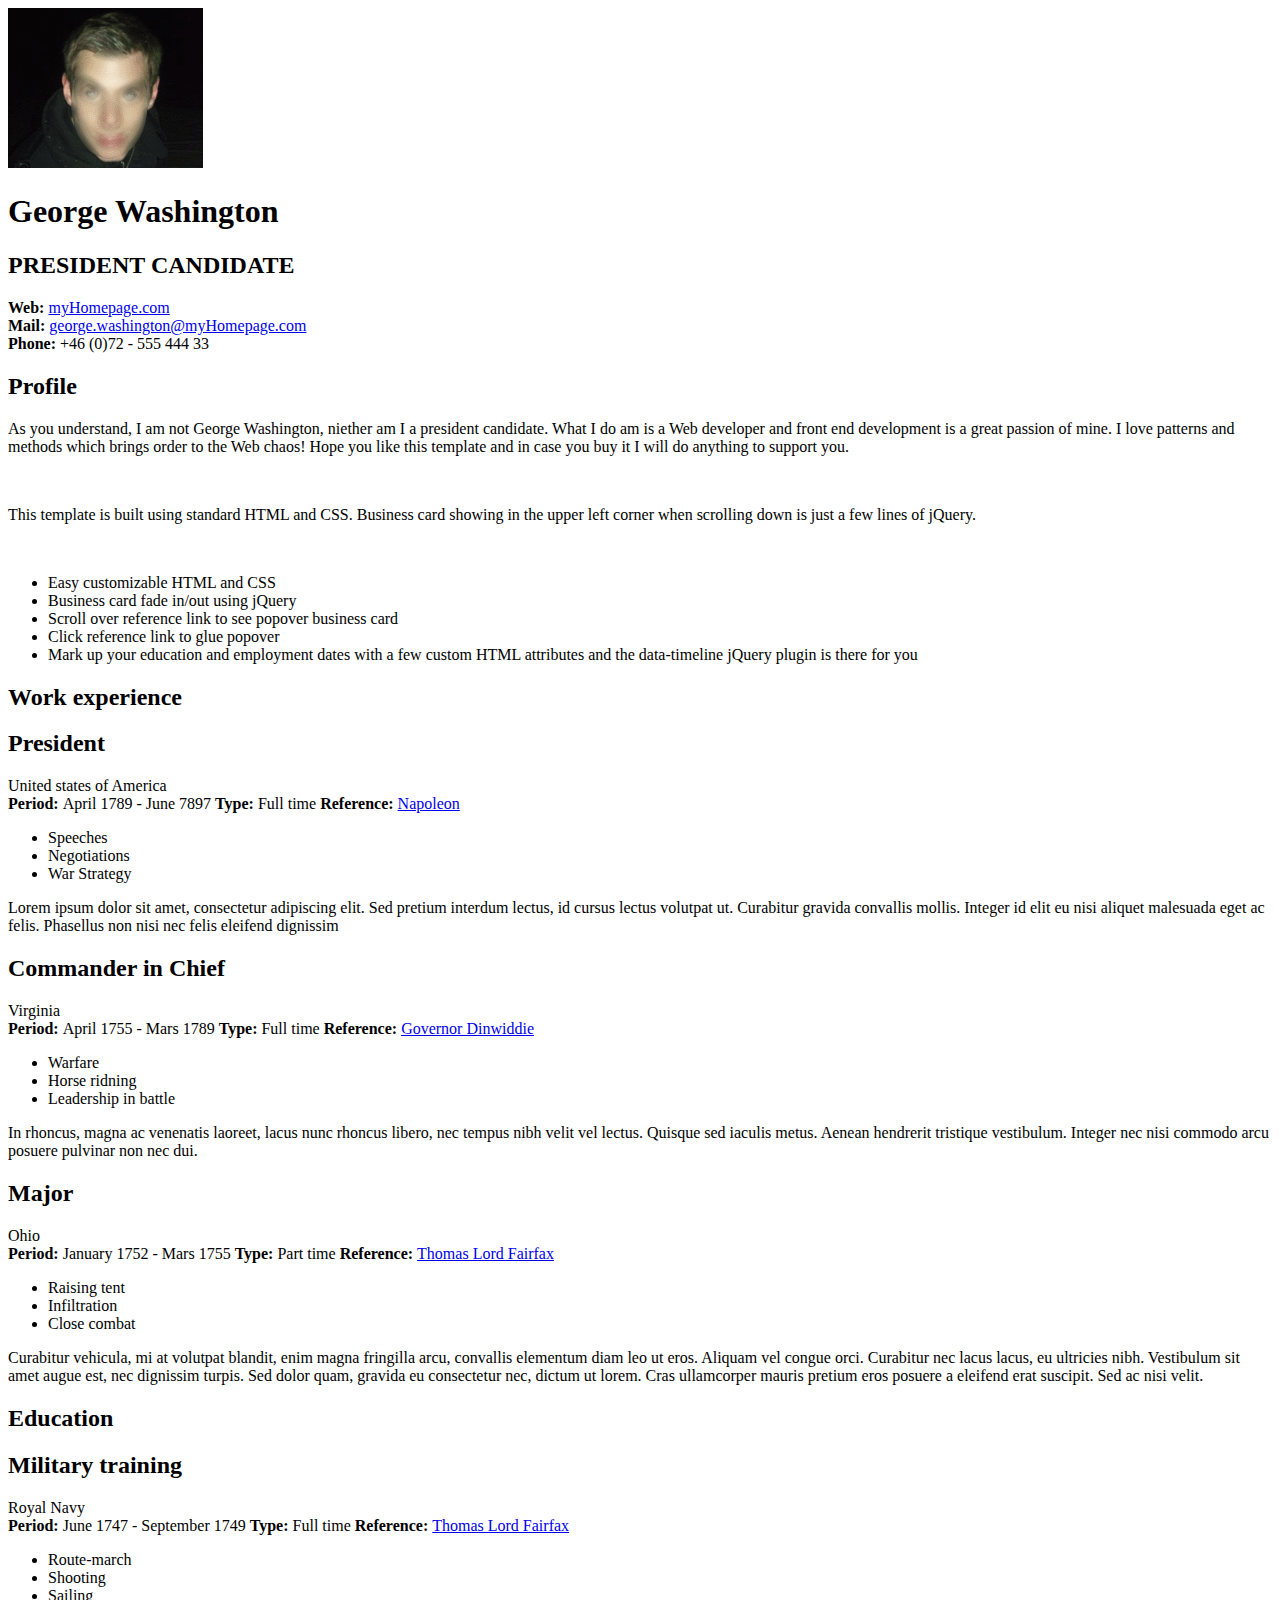
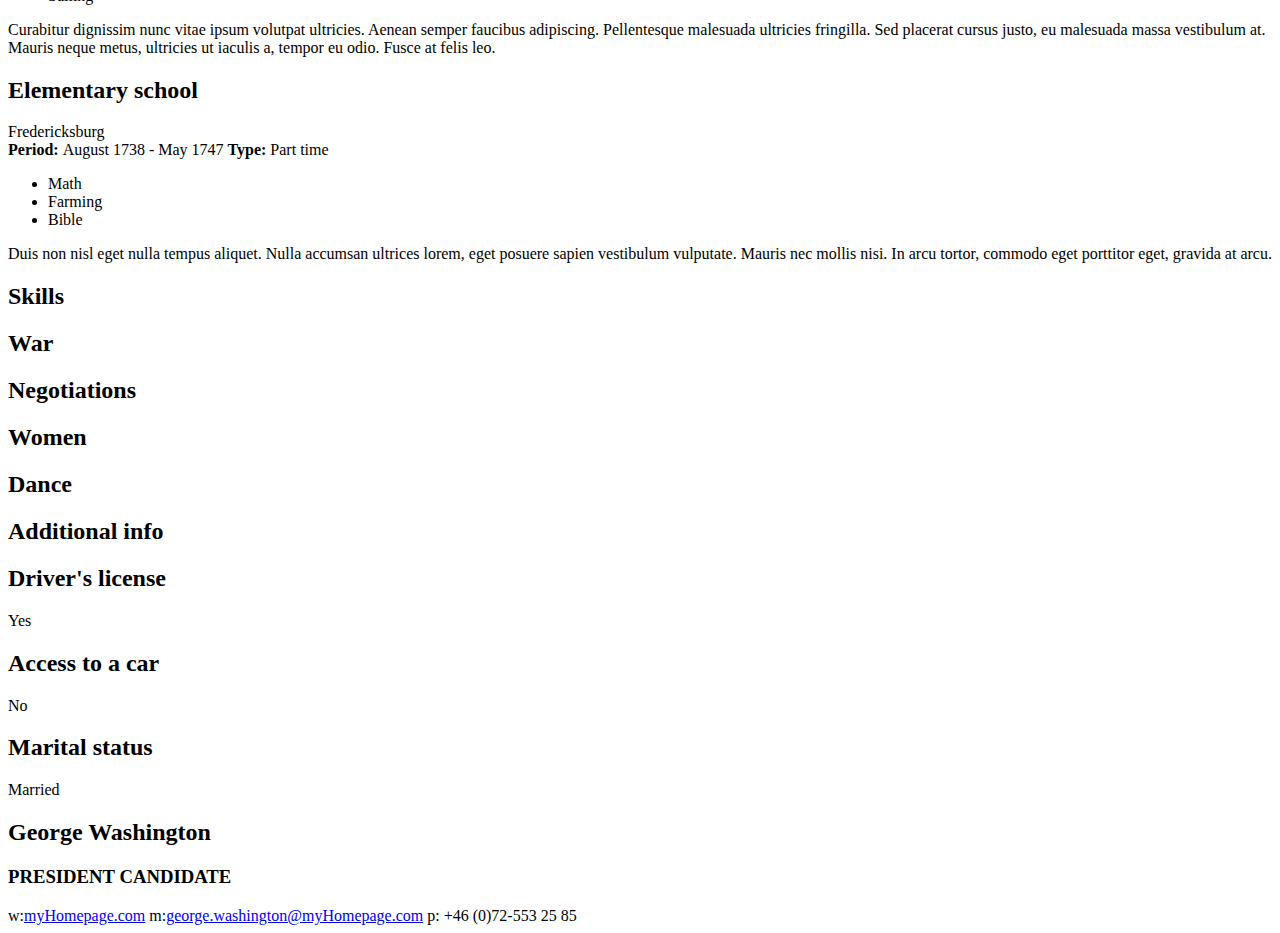
==== themes/tobCV/index.html @ a84a1040 "added tobCV" ====
﻿<!DOCTYPE html>

<html lang="en" xmlns="http://www.w3.org/1999/xhtml">
<head>
    <!-- Meta Data ===================================================================================-->
	<!-- =============================================================================================-->
    <meta charset="utf-8" />
    <meta name="viewport" content="width=device-width" /> 
	<!-- Stylesheets =================================================================================-->
	<!-- =============================================================================================-->
	<link href="assets/external/tobPlugins/tobtimelineJS/css/style.css" rel="stylesheet" />    
	<link href="assets/css/Styles.css" rel="stylesheet" title="app" />
    <link href="assets/css/print-styles.css" rel="stylesheet" type="text/css" media="print">
    <link href="assets/external/tobPlugins/tobPopoverJS/css/styles.css" rel="stylesheet" />
    <link rel="stylesheet" media="screen" type="text/css" href="assets/external/colorpicker/css/colorpicker.css" />
    <!-- Page title ==================================================================================-->
	<!-- =============================================================================================-->
    <title>George Washington - Curicum Vitale</title>
</head>
<body>

        <!--Container for all content-->
        <div class="container">

            <!--Colored top border-->
            <div class="topBorder appBgColor lightStripes"></div>

            <!--Header-->
            <div class="header clearfix">
                <div class="portraitContainer">
                    <!--Portrait goes here-->
                    <!--Replace portrait.png in assets/img/ with your own image-->
                    <img src="assets/img/portrait.png" alt="Portrait" />
                </div>

                <!--Personal info-->
                <!--Fill in your own personal info-->
                <div class="personalInfoContainer">
                    <div>
<!--Name-->             <h1>George Washington</h1>
<!--Title-->            <h2>PRESIDENT CANDIDATE</h2>
                    </div>
                    <div>
                        <div class="contactItem">
<!--Web page-->			<strong>Web: </strong><a href="#">myHomepage.com</a>
				        </div>
				        <div class="contactItem">
<!--Mail-->				<strong>Mail: </strong><a href="mailto:george.washington@myHomepage.com">george.washington@myHomepage.com</a>
				        </div>
				        <div class="contactItem">
<!--Phone-->			<strong>Phone: </strong><span>+46 (0)72 - 555 444 33</span>
				        </div>
                    </div>
                </div>
            </div>

            <!--Main body-->
            <!--Here goes the rest of the document such as profile, education, employments, skills and additional info-->
            <div class="mainBody">

                <!--Profile section-->
                <div class="section">
                    <div class="sectionHeader appBgColor"><h2>Profile</h2></div>
                    <div class="sectionBody">                        
<!--Intro text-->       <p>As you understand, I am not George Washington, niether am I a president candidate. What I do am is a Web developer and front end development is a great passion of mine. I love patterns and methods which brings order to the Web chaos! Hope you like this template and in case you buy it I will do anything to support you.</p><br />
                        <p>This template is built using standard HTML and CSS. Business card showing in the upper left corner when scrolling down is just a few lines of jQuery. </p><br />
                        <ul>
                            <li>Easy customizable HTML and CSS</li>
                            <li>Business card fade in/out using jQuery</li>
                            <li>Scroll over reference link to see popover business card</li>
                            <li> Click reference link to glue popover</li>
                            <li>Mark up your education and employment dates with a few custom HTML attributes and the data-timeline jQuery plugin is there for you</li>
                        </ul>
                    </div>
                </div>

                <!--Work experience section-->
                <div class="section">
                    <div class="sectionHeader appBgColor"><h2>Work experience</h2></div>
                    <div class="sectionBody">

                        <!--Item for work experience and education-->
                        <!--Add data-timeline attributes if you want to use the data-timeline-->
                        <div class="sectionItem" data-timeline="Work2" data-timeline-start-date="1789;4"  data-timeline-end-date="1797;6">
                            <div class="itemHeader clearfix">
                                <div class="itemTitle">
<!--Title-->                        <h2 class="appFontColor">President</h2>
<!--Company/education-->            <span>United states of America</span>
                                </div>
                                <div class="itemInfo">
<!--Period-->                       <span><b>Period: </b>April 1789 - June 7897</span>
<!--Type-->                         <span><b>Type: </b>Full time</span>
                                    <!--The id you're giving the <a> tag is the same id you have to referenceif you want to use the popover-plugin in Main.js. Read more in the documentation-->
<!--Reference-->                    <span><b>Reference: </b><a href="#" id="Napoleon">Napoleon</a></span>
                                </div>
                            </div>
                            <div class="itemBody clearfix"> 
                                <!--List of employment/education main point. Just remove the ul and li tags if you don't want this-->                       
<!--Main points-->              <ul>
                                    <li>Speeches</li>
                                    <li>Negotiations</li>
                                    <li>War Strategy</li>
                                </ul>
                                <div>
<!--Job/Education description-->    <p>Lorem ipsum dolor sit amet, consectetur adipiscing elit. Sed pretium interdum lectus, id cursus lectus volutpat ut. Curabitur gravida convallis mollis. Integer id elit eu nisi aliquet malesuada eget ac felis. Phasellus non nisi nec felis eleifend dignissim</p>                        
                                </div>
                            </div>
                        </div>

                        <!--Another work experience item, just append more like this to fullfill your resumé-->
                        <div class="sectionItem"  data-timeline="Work1" data-timeline-start-date="1755;4" data-timeline-end-date="1789;3">
                            <div class="itemHeader clearfix">
                                <div class="itemTitle">
                                    <h2 class="appFontColor">Commander in Chief</h2>
                                    <span>Virginia</span>
                                </div>
                                <div class="itemInfo">
                                    <span><b>Period: </b>April 1755 - Mars 1789</span>
                                    <span><b>Type: </b>Full time</span>
                                    <span><b>Reference: </b><a href="#" id="Governor_Dinwiddie">Governor Dinwiddie</a></span>                                                      
                                </div>
                            </div>
                            <div class="itemBody clearfix">                        
                                <ul>
                                    <li>Warfare</li>
                                    <li>Horse ridning</li>
                                    <li>Leadership in battle</li>
                                </ul>
                                <div>
                                    <p>In rhoncus, magna ac venenatis laoreet, lacus nunc rhoncus libero, nec tempus nibh velit vel lectus. Quisque sed iaculis metus. Aenean hendrerit tristique vestibulum. Integer nec nisi commodo arcu posuere pulvinar non nec dui.</p>                        
                                </div>
                            </div>
                        </div>
                        <div class="sectionItem"  data-timeline="Commander-in-chief" data-timeline-start-date="1752;1" data-timeline-end-date="1755;3">
                            <div class="itemHeader clearfix">
                                <div class="itemTitle">
                                    <h2 class="appFontColor">Major</h2>
                                    <span>Ohio</span>
                                </div>
                                <div class="itemInfo">
                                    <span><b>Period: </b>January 1752 - Mars 1755</span>
                                    <span><b>Type: </b>Part time</span>
                                    <span><b>Reference: </b><a href="#" id="lord_fairfax">Thomas Lord Fairfax</a></span>
                                </div>
                            </div>
                            <div class="itemBody clearfix">                        
                                <ul>
                                    <li>Raising tent</li>
                                    <li>Infiltration</li>
                                    <li>Close combat</li>
                                </ul>
                                <div>
                                    <p>Curabitur vehicula, mi at volutpat blandit, enim magna fringilla arcu, convallis elementum diam leo ut eros. Aliquam vel congue orci. Curabitur nec lacus lacus, eu ultricies nibh. Vestibulum sit amet augue est, nec dignissim turpis. Sed dolor quam, gravida eu consectetur nec, dictum ut lorem. Cras ullamcorper mauris pretium eros posuere a eleifend erat suscipit. Sed ac nisi velit.</p>                        
                                </div>
                            </div>
                        </div>
                    </div>
                </div>

                <!--Education section-->
                <!--These items is just the same as the ones under work experience section-->
                <div class="section">
                    <div class="sectionHeader appBgColor"><h2>Education</h2></div>
                    <div class="sectionBody">
                        <div class="sectionItem"  data-timeline="Education2" data-timeline-start-date="1747;6" data-timeline-end-date="1749;9">
                            <div class="itemHeader clearfix">
                                <div class="itemTitle">
                                    <h2 class="appFontColor">Military training</h2>
                                    <span>Royal Navy</span>
                                </div>
                                <div class="itemInfo">
                                    <span><b>Period: </b>June 1747 - September 1749</span>
                                    <span><b>Type: </b>Full time</span>
                                    <span><b>Reference: </b><a href="#" id="lord_fairfax2">Thomas Lord Fairfax</a></span>
                                </div>
                            </div>
                            <div class="itemBody clearfix">                        
                                <ul>
                                    <li>Route-march</li>
                                    <li>Shooting</li>
                                    <li>Sailing</li>
                                </ul>
                                <div>
                                    <p>Curabitur dignissim nunc vitae ipsum volutpat ultricies. Aenean semper faucibus adipiscing. Pellentesque malesuada ultricies fringilla. Sed placerat cursus justo, eu malesuada massa vestibulum at. Mauris neque metus, ultricies ut iaculis a, tempor eu odio. Fusce at felis leo.</p>                        
                                </div>
                            </div>
                        </div>
                        <div class="sectionItem" data-timeline="Education1" data-timeline-start-date="1738;8" data-timeline-end-date="1747;5">
                            <div class="itemHeader clearfix">
                                <div class="itemTitle">
                                    <h2 class="appFontColor">Elementary school</h2>
                                    <span>Fredericksburg</span>
                                </div>
                                <div class="itemInfo">
                                    <span><b>Period: </b>August 1738 - May 1747</span>
                                    <span><b>Type: </b>Part time</span>
                                
                                </div>
                            </div>
                            <div class="itemBody clearfix">                        
                                <ul>
                                    <li>Math</li>
                                    <li>Farming</li>
                                    <li>Bible</li>
                                </ul>
                                <div>
                                    <p>Duis non nisl eget nulla tempus aliquet. Nulla accumsan ultrices lorem, eget posuere sapien vestibulum vulputate. Mauris nec mollis nisi. In arcu tortor, commodo eget porttitor eget, gravida at arcu.</p>                        
                                </div>
                            </div>
                        </div>
                    </div>
                </div>

                <!--Skills section-->
                <div class="section">
                    <div class="sectionHeader appBgColor"><h2>Skills</h2></div>
                    <div class="sectionBody">

                        <!--A skill. Just add additional div tags with class=skill of your own choise.-->
                        <!--Replace the class of the innermost div tag with a class mathing your own skill. Steps of 10 are available for the skill class-->
                        <div class="skill">
<!--Skill-->                <h2>War</h2>
<!--Rating-->               <div class="skillRatingBox"><div class="skillLevel10 appBgColor"></div></div>
                        </div>                    
                        <div class="skill">
                            <h2>Negotiations</h2>
                            <div class="skillRatingBox"><div class="skillLevel40 appBgColor"></div></div>
                        </div>
                        <div class="skill">
                            <h2>Women</h2>                    
                            <div class="skillRatingBox"><div class="skillLevel100 appBgColor"></div></div>
                        </div>            
                        <div class="skill">
                            <h2>Dance</h2>        
                            <div class="skillRatingBox"><div class="skillLevel80 appBgColor"></div></div>
                        </div>
                    
                    </div>
                </div>

                <!--Additional info section-->
                <div class="section">
                    <div class="sectionHeader appBgColor"><h2>Additional info</h2></div>
                    <div class="sectionBody">
                        <!--Just add whatever you feel the world should know-->
                        <div class="addInfo">
<!--Info / Question-->      <h2>Driver's license</h2>
<!--Answear-->              <div class="addAnswear appBgColor">Yes</div>
                        </div>
                        <div class="addInfo">
                            <h2>Access to a car</h2>
                            <div class="addAnswear appBgColor">No</div>
                        </div>
                        <div class="addInfo">
                            <h2>Marital status</h2>
                            <div class="addAnswear appBgColor">Married</div>
                        </div>
                    </div>
                </div>
                <div class="section"></div>
            </div>
        </div>
        
                        <!--The business card. Add the same info here as in the header -->
                        <!--This is optional, but if you remove it, also remove it in Main.js. See documentation for further info-->
                        <div class=" no-print">
                            <div class="businessCard appBorderColor no-print" id="businessCard">
<!--Name-->     		        <h2>George Washington</h2>
<!--Title-->    		        <h3>PRESIDENT CANDIDATE</h3>
                		        <div class="delimiter"></div>
<!--Web page-->                 <span>w:<a href="#">myHomepage.com</a></span>
<!--Mail-->                    	<span>m:<a href="mailto:george.washington@myHomepage.com">george.washington@myHomepage.com</a></span>
<!--Phone-->			        <span>p: +46 (0)72-553 25 85</span>
					        </div>
                        </div>
				
		                <!--Markup for the data-timeline. If you change this, them data-timeline plugin might stop working-->
                        <!--This is optional, but if you remove it, also remove it in Main.js. See documentation for further info-->
				        <div class="timeline"><div class="startStop"><div class="line"></div><div class="timeMarker appBgColor"></div></div></div>
                        
                        <!--This should not be here in production envoirement-->
                        <!--This is for test purpose to allow you to change application color in the browser-->
                        <div class="colorPicker" title="Change application color"></div>
				
    
        <!-- Scripts ========================================================================================-->
        <script src="assets/external/jQuery/js/jquery-1.8.2.min.js" type="text/javascript"></script>
        <script src="assets/external/tobPlugins/tobtimelineJS/js/tobtimelineJS.js" type="text/javascript"></script>
        <script src="assets/external/tobPlugins/tobPopoverJS/js/tobPopoverJS.js" type="text/javascript"></script>
        <script src="assets/external/colorpicker/js/colorpicker.js" type="text/javascript"></script>
        <script src="assets/js/main.js" type="text/javascript"></script>
    </body>
</html>
---- themes/tobCV/assets/css/print-styles.css ----
/* Core & reset
===================================================================================*/
body{
	padding-top: 50px;
    background-color: #222;
    font-family: Calibri;
    color: #333;
    letter-spacing: 0px;
}

div, ul, p, h1, h2, img {
    display: block;
}

ul {
    margin: 0;
    padding: 0 0 0 20px;
}

h1, h2 {
    margin: 0;
    padding: 0;
}

h1 {
    font-size: 34px;
}

h2 {
    font-size: 22px;
}

p {
    text-align: justify;
    margin: 0;
}

a {
  color: #0088cc;
  text-decoration: none;

}
a:hover {
  color: #005580;
  text-decoration: underline;
}

.appBgColor {
    background-color: #CC3300;
}

.appFontColor {
    color: #CC3300;
}

.appBorderColor {
    border-color: #CC3300;
}

/* clearfix for IE7 */
*+html .clearfix{
  min-height: 1%;
}

/* clearfix for others */
.clearfix:after {
    content: "";
    display: table;
    clear: both;
}

.container {
    margin-left: auto;
    margin-right: auto;
    margin-bottom: 50px;
    width: 780px;
}

.topBorder {
    width: 100%;    
    height: 20px;
    background-image: url('../img/stripes.png');
}

/* Application specific
===================================================================================*/

/* Top section. Header, personal info
======================================================*/
.header {
    background-color: #f1f1f1;
    padding: 20px;
}

.portraitContainer {
    float: left;
    border: 0px solid red;
    padding: 10px;
    background-color: #fcfcfc;
    border: 1px solid #e1e1e1;
}

.personalInfoContainer {
    float: left;
    border: 0px solid red;
    margin-right: auto;
    margin-left: 25px;
}

    .personalInfoContainer > div:nth-child(1) {
        border: none;
    }

    .personalInfoContainer > div:nth-child(2) {
        float: right;
        margin-top: 32px; /* If you want the bottom of the contact information align to the bottom of the portrait: Change this to [portrait height] - 128px*/
    }

.contactItem {
    padding: 4px;
}

/* Main body
======================================================*/

.mainBody {
    background-image: url('../img/shadow.png');
    background-repeat: repeat-x;
    width: 100%;
    background-color: #ffffff;
    border: none;
}

.section {
    padding: 20px 40px 0px 40px;
}

.sectionHeader {
	width: 260px;
	position: relative;
	left: -60px;
	background-image: URL('../img/headerEdge.png');
	background-repeat: no-repeat;
	padding: 20px 0px 0px 40px;
    border-bottom-right-radius: 15px;
}

    .sectionHeader h2 {
        color: #ffffff;
        line-height: 40px;
        font-size: 30px;
    }

.sectionBody {
    width: 100%;
    margin-top: 20px;    
}

.sectionItem {
    margin-top: 40px;
}

/* Item header, top info */
.itemHeader {
    width: 100%;
    background-image: url('../img/whiteStripes.png');
    border-top: 1px solid #e1e1e1;
    border-bottom: 1px solid #e1e1e1;
}

    .itemHeader > div {
        padding: 10px;
    }

    .itemHeader > div:nth-child(1) {
        float: left;
    }

    .itemHeader > div:nth-child(2) {
        float: right;
    }

        .itemHeader > div:nth-child(2) span {
            display: block;
        }

/* Item body, content */
.itemBody {
    padding: 10px;
}

    .itemBody div {
        float: right;
        max-width: 500px;
        margin-left: 15px;
    }

    .itemBody ul {
        float: left;
        letter-spacing: 0px;
    }

    .itemBody p {
        display: block;
        margin-left: 15px;
        letter-spacing: 0px;
    }

/* Skills, additional info */
.skill, .addInfo {
    margin-bottom: 25px;
    clear: both;
}

    .skill h2, .addInfo h2 {
        color: #646464;
        float: left;
    }

.skillRatingBox {
    width: 340px;
    height: 20px;
    border: 0px solid #e1e1e1;
    background-color: #fcfcfc;
    margin-top: 5px;
    float: left;
}

[class*="skillLevel"] {
    background-image: url('../img/skillOverlay.png');
    background-position: top right;
    background-repeat: no-repeat;
    height: 20px;
    padding-left: 10px;    
    color: #ffffff;
}

.addAnswear {
    padding-top: 0px;
    border-bottom-right-radius: 0px;
    color: #ffffff;
    text-align: left;
    float: left;
    margin-top: 5px;
    margin-left: 10px;
}

.skillLevel10 {
    width: 60px;    
    content: "10%";
}

    .skillLevel10:after {
        content: "10%";
    }

.skillLevel20 {
    width: 90px;    
}

    .skillLevel20:after {
        content: "20%";
    }

.skillLevel30 {
    width: 120px;    
}

    .skillLevel30:after {
        content: "30%";
    }

.skillLevel40 {
    width: 150px;    
}

    .skillLevel40:after {
        content: "20%";
    }

.skillLevel50 {
    width: 180px;    
}

    .skillLevel50:after {
        content: "50%";
    }

.skillLevel60 {
    width: 210px;    
}

    .skillLevel60:after {
        content: "60%";
    }

.skillLevel70 {
    width: 240px;    
}

    .skillLevel70:after {
        content: "70%";
    }

.skillLevel80 {
    width: 270px;    
}

    .skillLevel80:after {
        content: "80%";
    }

.skillLevel90 {
    width: 300px;    
}

    .skillLevel90:after {
        content: "90%";
    }

.skillLevel100 {
    width: 330px;    
}

    .skillLevel100:after {
        content: "100%";
    }

/* Buisness card
======================================================*/
.no-print {
    display: none;
}
---- themes/tobCV/assets/external/tobPlugins/tobPopoverJS/css/styles.css ----
.tobPopover {
    background-color: #f1f1f1;
    border-width: 1px;
    border-top-width: 6px;
    border-style: solid;
    position: absolute;
    display: none;
    margin-left: 10px;
    padding: 10px;
    width: 250px;
}

.tobPopover h2{
	font-size: 20px;
	margin: 5px 0px 0px 5px;
	line-height: 18px;
    display: block;
}

.tobPopover h3{
	font-size: 12px;
	margin: 4px 0px 0px 5px;
	display: block;
	line-height: 10px;
    display: inline-block;
}

.tobPopover span{
	font-size: 14px;
	margin-left: 5px;
	line-height: 20px;
    display: block;
    clear: left;
}

    .tobPopover span p {
        font-size: 14px;
	    margin-left: 5px;
        clear: none;
        display: inline;
    }

.tobPopover a{
	font-size: 14px;
	margin-left: 5px;
}

.tobPopover .delimiter{
	border-bottom: 1px solid #ffffff;
	border-top: 1px solid #e1e1e1;
	margin: 10px 0px 10px 0px
}
    .tobPopover .arrow {
        width: 0; 
	    height: 0; 
	    border-top: 10px solid transparent;
	    border-bottom: 10px solid transparent;	
	    border-right-width: 10px;
        border-right-style: solid;
        position: absolute;
        top: 50%;
        right: 100%;
        margin-top: -10px;
    }
---- themes/tobCV/assets/external/colorpicker/css/colorpicker.css ----
.colorpicker {
	width: 356px;
	height: 176px;
	overflow: hidden;
	position: absolute;
	background: url(../images/colorpicker_background.png);
	font-family: Arial, Helvetica, sans-serif;
	display: none;
}
.colorpicker_color {
	width: 150px;
	height: 150px;
	left: 14px;
	top: 13px;
	position: absolute;
	background: #f00;
	overflow: hidden;
	cursor: crosshair;
}
.colorpicker_color div {
	position: absolute;
	top: 0;
	left: 0;
	width: 150px;
	height: 150px;
	background: url(../images/colorpicker_overlay.png);
}
.colorpicker_color div div {
	position: absolute;
	top: 0;
	left: 0;
	width: 11px;
	height: 11px;
	overflow: hidden;
	background: url(../images/colorpicker_select.gif);
	margin: -5px 0 0 -5px;
}
.colorpicker_hue {
	position: absolute;
	top: 13px;
	left: 171px;
	width: 35px;
	height: 150px;
	cursor: n-resize;
}
.colorpicker_hue div {
	position: absolute;
	width: 35px;
	height: 9px;
	overflow: hidden;
	background: url(../images/colorpicker_indic.gif) left top;
	margin: -4px 0 0 0;
	left: 0px;
}
.colorpicker_new_color {
	position: absolute;
	width: 60px;
	height: 30px;
	left: 213px;
	top: 13px;
	background: #f00;
}
.colorpicker_current_color {
	position: absolute;
	width: 60px;
	height: 30px;
	left: 283px;
	top: 13px;
	background: #f00;
}
.colorpicker input {
	background-color: transparent;
	border: 1px solid transparent;
	position: absolute;
	font-size: 10px;
	font-family: Arial, Helvetica, sans-serif;
	color: #898989;
	top: 4px;
	right: 11px;
	text-align: right;
	margin: 0;
	padding: 0;
	height: 11px;
}
.colorpicker_hex {
	position: absolute;
	width: 72px;
	height: 22px;
	background: url(../images/colorpicker_hex.png) top;
	left: 212px;
	top: 142px;
}
.colorpicker_hex input {
	right: 6px;
}
.colorpicker_field {
	height: 22px;
	width: 62px;
	background-position: top;
	position: absolute;
}
.colorpicker_field span {
	position: absolute;
	width: 12px;
	height: 22px;
	overflow: hidden;
	top: 0;
	right: 0;
	cursor: n-resize;
}
.colorpicker_rgb_r {
	background-image: url(../images/colorpicker_rgb_r.png);
	top: 52px;
	left: 212px;
}
.colorpicker_rgb_g {
	background-image: url(../images/colorpicker_rgb_g.png);
	top: 82px;
	left: 212px;
}
.colorpicker_rgb_b {
	background-image: url(../images/colorpicker_rgb_b.png);
	top: 112px;
	left: 212px;
}
.colorpicker_hsb_h {
	background-image: url(../images/colorpicker_hsb_h.png);
	top: 52px;
	left: 282px;
}
.colorpicker_hsb_s {
	background-image: url(../images/colorpicker_hsb_s.png);
	top: 82px;
	left: 282px;
}
.colorpicker_hsb_b {
	background-image: url(../images/colorpicker_hsb_b.png);
	top: 112px;
	left: 282px;
}
.colorpicker_submit {
	position: absolute;
	width: 22px;
	height: 22px;
	background: url(../images/colorpicker_submit.png) top;
	left: 322px;
	top: 142px;
	overflow: hidden;
}
.colorpicker_focus {
	background-position: center;
}
.colorpicker_hex.colorpicker_focus {
	background-position: bottom;
}
.colorpicker_submit.colorpicker_focus {
	background-position: bottom;
}
.colorpicker_slider {
	background-position: bottom;
}
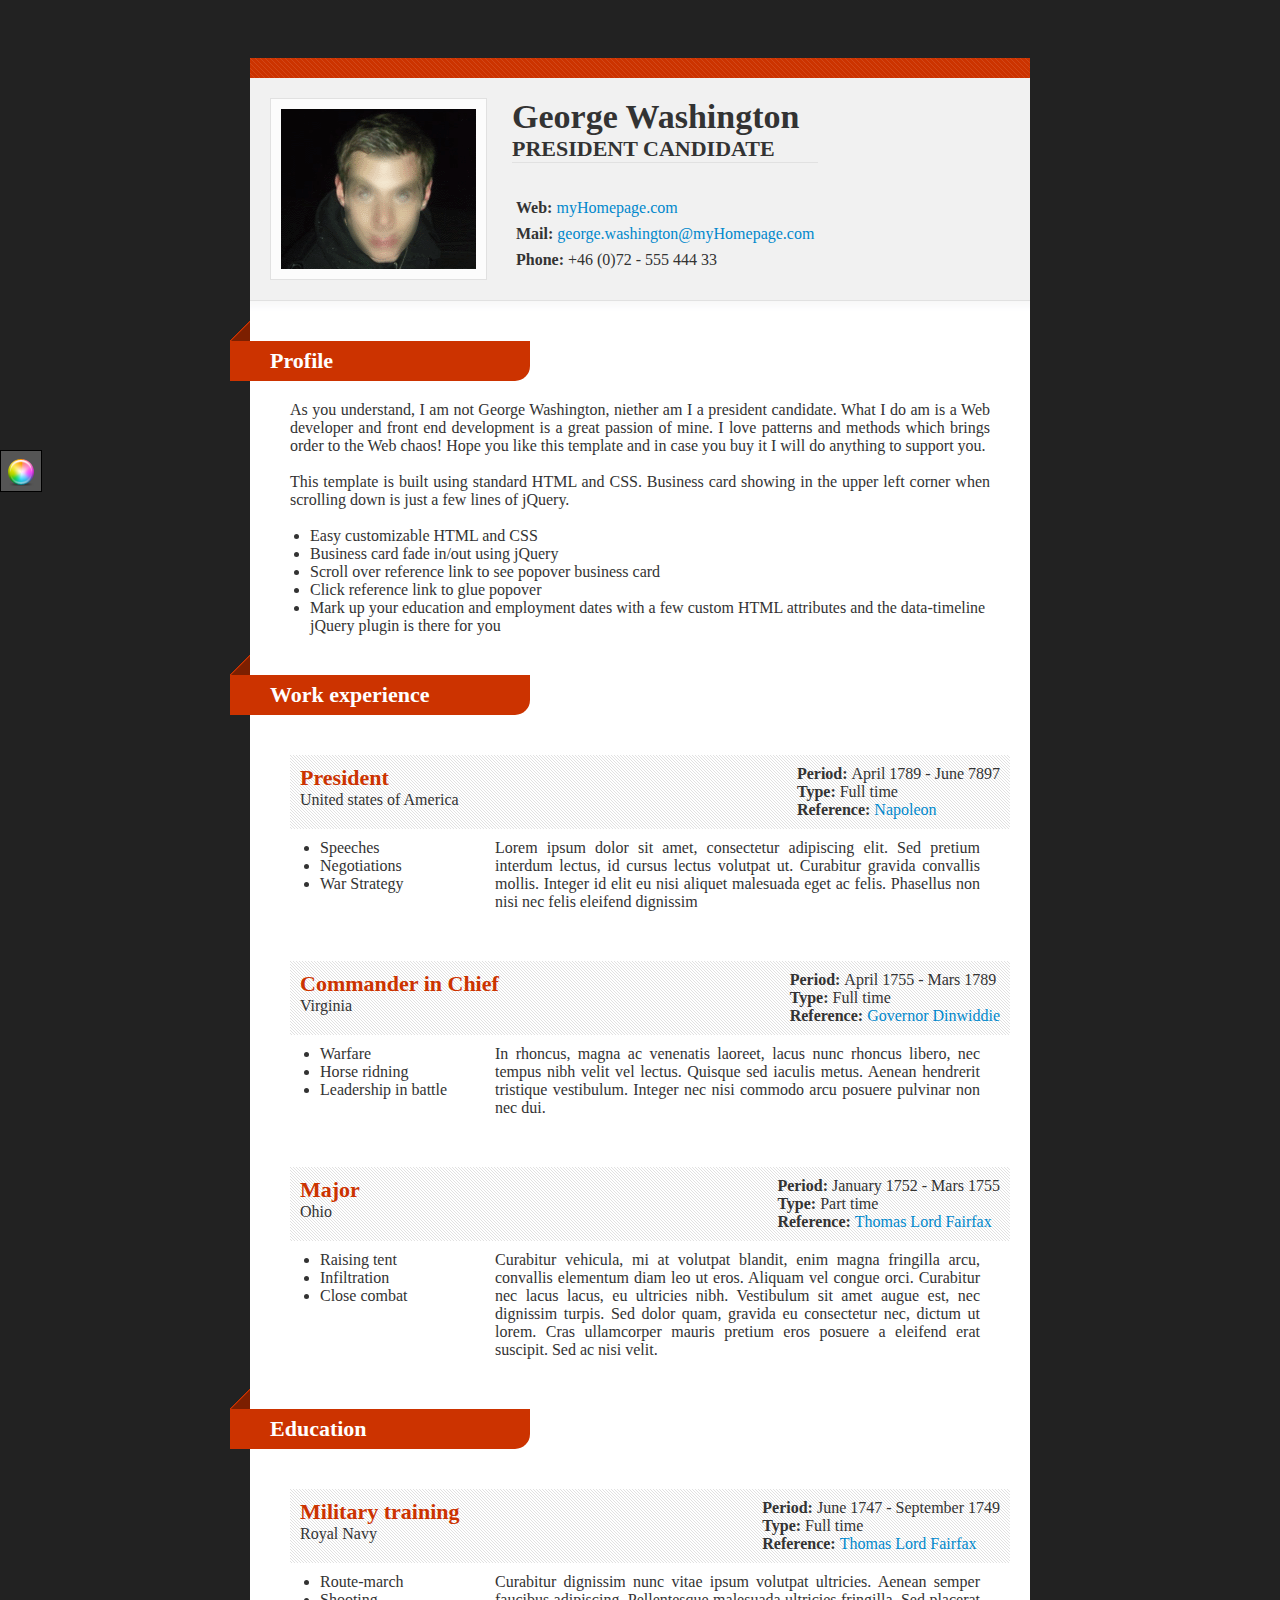
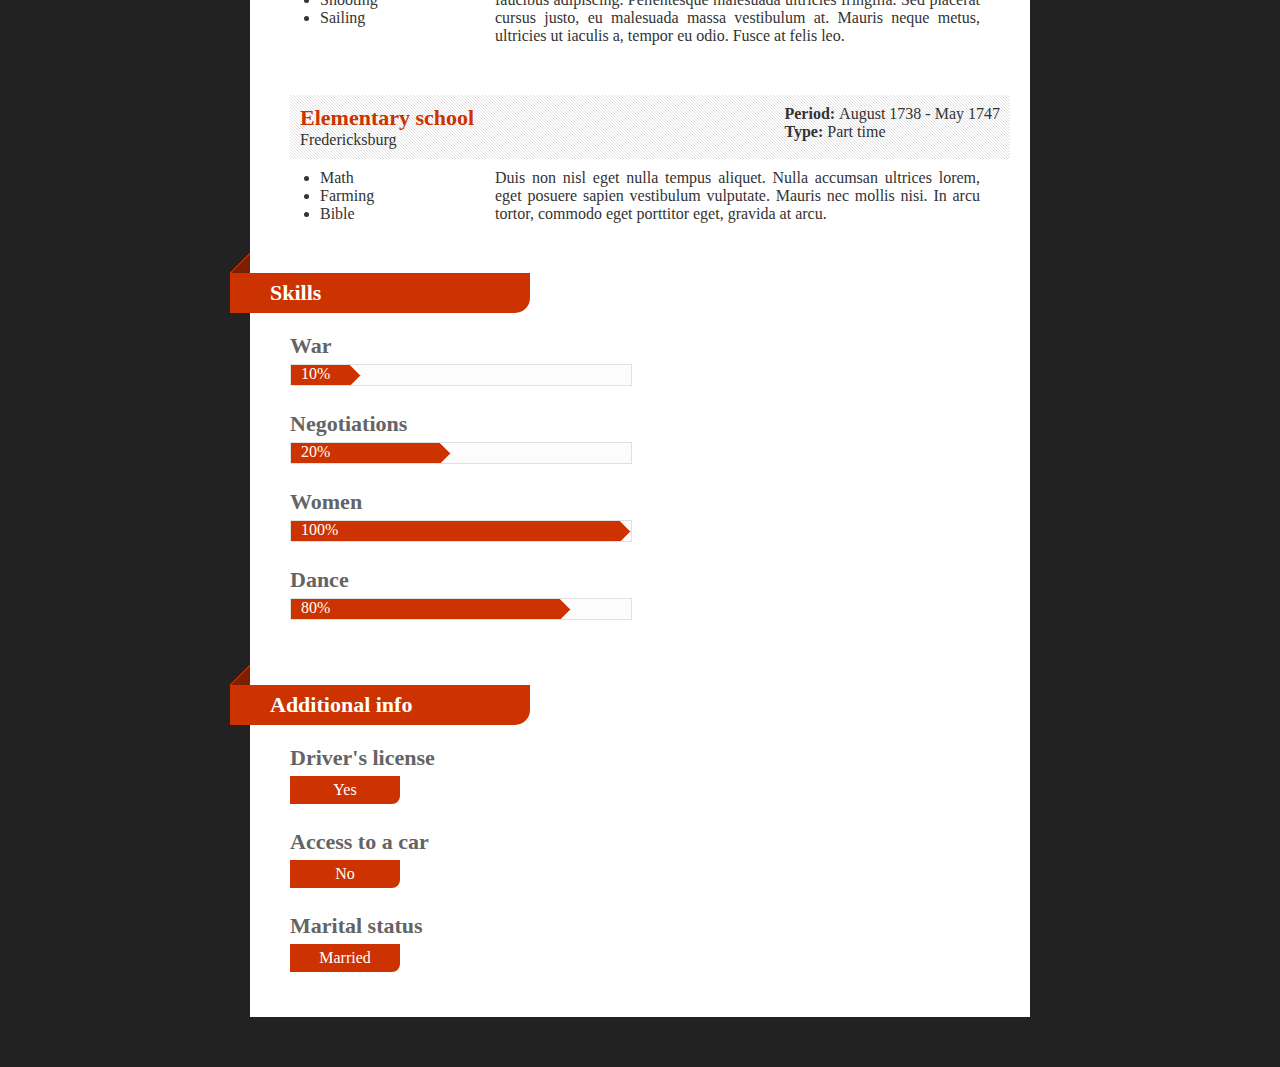
==== commit 374bc618: "say it" ====
--- a/themes/tobCV/index.html
+++ b/themes/tobCV/index.html
@@ -9,8 +9,8 @@
 	<!-- Stylesheets =================================================================================-->
 	<!-- =============================================================================================-->
 	<link href="assets/external/tobPlugins/tobtimelineJS/css/style.css" rel="stylesheet" />    
-	<link href="assets/css/Styles.css" rel="stylesheet" title="app" />
-    <link href="assets/css/print-styles.css" rel="stylesheet" type="text/css" media="print">
+	<link href="assets/css/styles.css" rel="stylesheet" title="app" /> 
+    <link href="assets/css/print-styles.css" rel="stylesheet" type="text/css" media="print"/>
     <link href="assets/external/tobPlugins/tobPopoverJS/css/styles.css" rel="stylesheet" />
     <link rel="stylesheet" media="screen" type="text/css" href="assets/external/colorpicker/css/colorpicker.css" />
     <!-- Page title ==================================================================================-->
--- a/themes/tobCV/assets/css/styles.css
+++ b/themes/tobCV/assets/css/styles.css
@@ -0,0 +1,388 @@
+/* Core & reset
+===================================================================================*/
+body{
+	padding-top: 50px;
+    background-color: #222;
+    font-family: Calibri;
+    color: #333;
+    letter-spacing: 0px;
+}
+
+div, ul, p, h1, h2, img {
+    display: block;
+}
+
+ul {
+    margin: 0;
+    padding: 0 0 0 20px;
+}
+
+h1, h2 {
+    margin: 0;
+    padding: 0;
+}
+
+h1 {
+    font-size: 34px;
+}
+
+h2 {
+    font-size: 22px;
+}
+
+p {
+    text-align: justify;
+    margin: 0;
+}
+
+a {
+  color: #0088cc;
+  text-decoration: none;
+
+}
+a:hover {
+  color: #005580;
+  text-decoration: underline;
+}
+
+.appBgColor {
+    background-color: #CC3300;
+}
+
+.appFontColor {
+    color: #CC3300;
+}
+
+.appBorderColor {
+    border-color: #CC3300;
+}
+
+/* clearfix for IE7 */
+*+html .clearfix{
+  min-height: 1%;
+}
+
+/* clearfix for others */
+.clearfix:after {
+    content: "";
+    display: table;
+    clear: both;
+}
+
+.container {
+    margin-left: auto;
+    margin-right: auto;
+    margin-bottom: 50px;
+    width: 780px;
+}
+
+.topBorder {
+    width: 100%;    
+    height: 20px;
+    background-image: url('../img/stripes.png');
+}
+
+/* Application specific
+===================================================================================*/
+
+/* Top section. Header, personal info
+======================================================*/
+.header {
+    background-color: #f1f1f1;
+    padding: 20px;
+}
+
+.portraitContainer {
+    float: left;
+    border: 0px solid red;
+    padding: 10px;
+    background-color: #fcfcfc;
+    border: 1px solid #e1e1e1;
+}
+
+.personalInfoContainer {
+    float: left;
+    border: 0px solid red;
+    margin-right: auto;
+    margin-left: 25px;
+}
+
+    .personalInfoContainer > div:nth-child(1) {
+        border-bottom: 1px solid #e1e1e1;
+    }
+
+    .personalInfoContainer > div:nth-child(2) {
+        float: right;
+        margin-top: 32px; /* If you want the bottom of the contact information align to the bottom of the portrait: Change this to [portrait height] - 128px*/
+    }
+
+.contactItem {
+    padding: 4px;
+}
+
+/* Main body
+======================================================*/
+
+.mainBody {
+    background-image: url('../img/shadow.png');
+    background-repeat: repeat-x;
+    width: 100%;
+    background-color: #ffffff;
+    border-top: 1px solid #e1e1e1;
+}
+
+.section {
+    padding: 20px 40px 0px 40px;
+}
+
+.sectionHeader {
+	width: 260px;
+	position: relative;
+	left: -60px;
+	background-image: URL('../img/headerEdge.png');
+	background-repeat: no-repeat;
+	padding: 20px 0px 0px 40px;
+    border-bottom-right-radius: 15px;
+}
+
+    .sectionHeader h2 {
+        color: #ffffff;
+        line-height: 40px;
+    }
+
+.sectionBody {
+    width: 100%;
+    margin-top: 20px;    
+}
+
+.sectionItem {
+    margin-top: 40px;
+}
+
+/* Item header, top info */
+.itemHeader {
+    width: 100%;
+    background-image: url('../img/whiteStripes.png');
+    padding: 10px;
+}
+
+    .itemHeader .itemTitle {
+        float: left;
+    }
+
+    .itemHeader .itemInfo {
+        float: right;
+    }
+
+        .itemHeader span {
+            display: block;
+        }
+
+/* Item body, content */
+.itemBody {
+    padding: 10px;
+}
+
+    .itemBody div {
+        float: right;
+        max-width: 500px;
+        margin-left: 15px;
+    }
+
+    .itemBody ul {
+        float: left;
+        letter-spacing: 0px;
+    }
+
+    .itemBody p {
+        display: block;
+        margin-left: 15px;
+        letter-spacing: 0px;
+    }
+
+/* Skills, additional info */
+.skill, .addInfo {
+    margin-bottom: 25px;
+}
+
+    .skill h2, .addInfo h2 {
+        color: #646464;
+    }
+
+.skillRatingBox {
+    width: 340px;
+    height: 20px;
+    border: 1px solid #e1e1e1;
+    background-color: #fcfcfc;
+    margin-top: 5px;
+}
+
+[class*="skillLevel"] {
+    background-image: url('../img/skillOverlay.png');
+    background-position: top right;
+    background-repeat: no-repeat;
+    height: 20px;
+    padding-left: 10px;    
+    color: #ffffff;
+}
+
+.addAnswear {
+    padding: 5px;
+    border-bottom-right-radius: 8px;
+    color: #ffffff;
+    text-align: center;
+    width: 100px;
+    margin-top: 5px;
+}
+
+.skillLevel10 {
+    width: 60px;    
+    content: "10%";
+}
+
+    .skillLevel10:after {
+        content: "10%";
+    }
+
+.skillLevel20 {
+    width: 90px;    
+}
+
+    .skillLevel20:after {
+        content: "20%";
+    }
+
+.skillLevel30 {
+    width: 120px;    
+}
+
+    .skillLevel30:after {
+        content: "30%";
+    }
+
+.skillLevel40 {
+    width: 150px;    
+}
+
+    .skillLevel40:after {
+        content: "20%";
+    }
+
+.skillLevel50 {
+    width: 180px;    
+}
+
+    .skillLevel50:after {
+        content: "50%";
+    }
+
+.skillLevel60 {
+    width: 210px;    
+}
+
+    .skillLevel60:after {
+        content: "60%";
+    }
+
+.skillLevel70 {
+    width: 240px;    
+}
+
+    .skillLevel70:after {
+        content: "70%";
+    }
+
+.skillLevel80 {
+    width: 270px;    
+}
+
+    .skillLevel80:after {
+        content: "80%";
+    }
+
+.skillLevel90 {
+    width: 300px;    
+}
+
+    .skillLevel90:after {
+        content: "90%";
+    }
+
+.skillLevel100 {
+    width: 330px;    
+}
+
+    .skillLevel100:after {
+        content: "100%";
+    }
+
+/* Buisness card
+======================================================*/
+.businessCard{
+	display: block;	
+	background-color: #f1f1f1;
+	border-top-width: 6px;
+    border-top-style: solid;
+	position: fixed;
+	left: 25px;
+	top: 25px;
+	display: none;
+    padding: 10px;
+}
+
+    .businessCard h2{
+	    font-size: 20px;
+	    margin: 5px 0px 0px 5px;
+	    display: block;
+	    line-height: 18px;
+    }
+
+    .businessCard h3{
+	    font-size: 12px;
+	    margin: 4px 0px 0px 5px;
+	    display: block;
+	    line-height: 10px;
+    }
+
+    .businessCard span{
+	    font-size: 14px;
+	    margin-left: 5px;
+	    line-height: 20px;
+        display: block;
+        clear: left;
+    }
+
+    .businessCard p {
+            font-size: 14px;
+	        margin-left: 5px;
+            float: left;
+            display: inline;
+        }
+
+    .businessCard a{
+	    font-size: 14px;
+	    margin-left: 5px;
+    }
+
+    .businessCard .delimiter{
+	    border-bottom: 1px solid #ffffff;
+	    border-top: 1px solid #e1e1e1;
+	    margin: 10px 0px 10px 0px
+    }
+
+.colorPicker {
+    height: 40px;
+    width: 40px;
+    border: 1px solid #000000;
+    background-color: #555555;
+    position: fixed;
+    top: 50%;
+    left: 0;
+    background-image: url('../img/colorpicker.png');
+    background-repeat: no-repeat;
+    background-position:center;
+}
+
+    .colorPicker:hover {
+        cursor: pointer;
+    }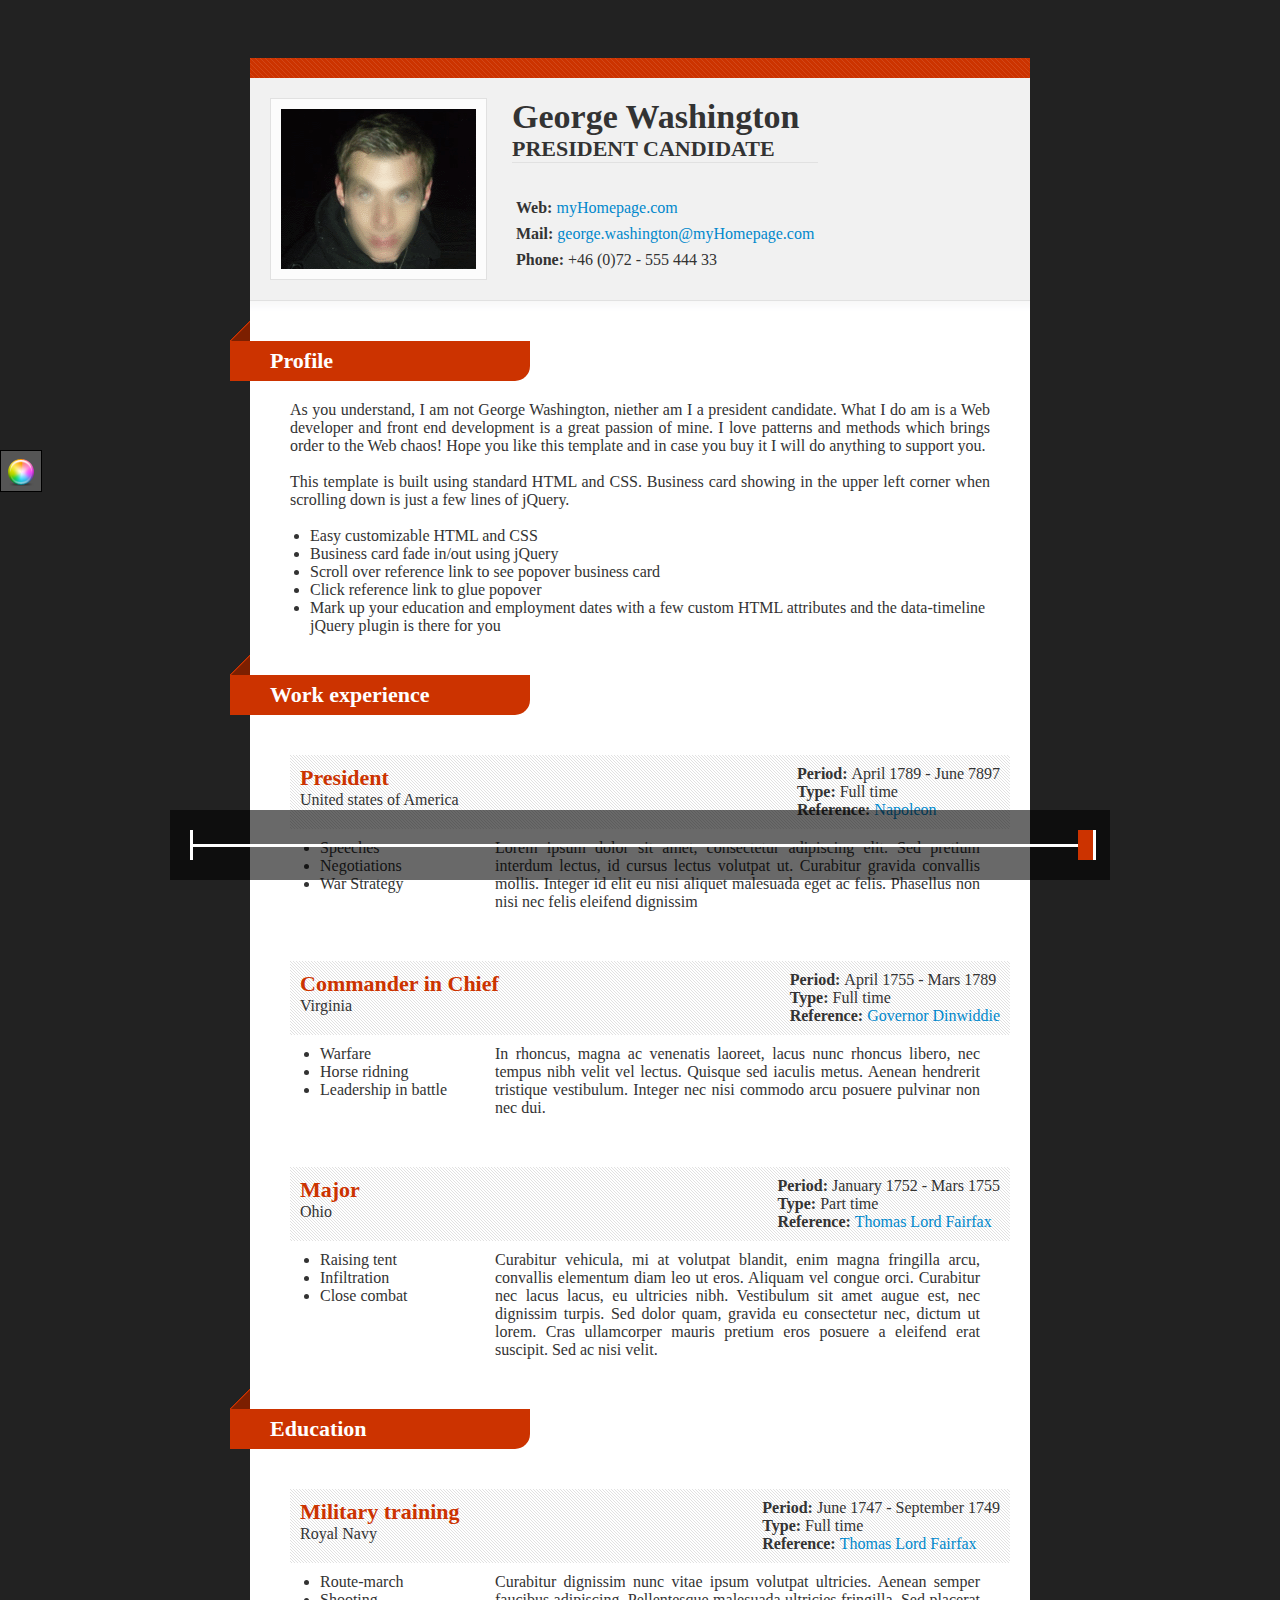
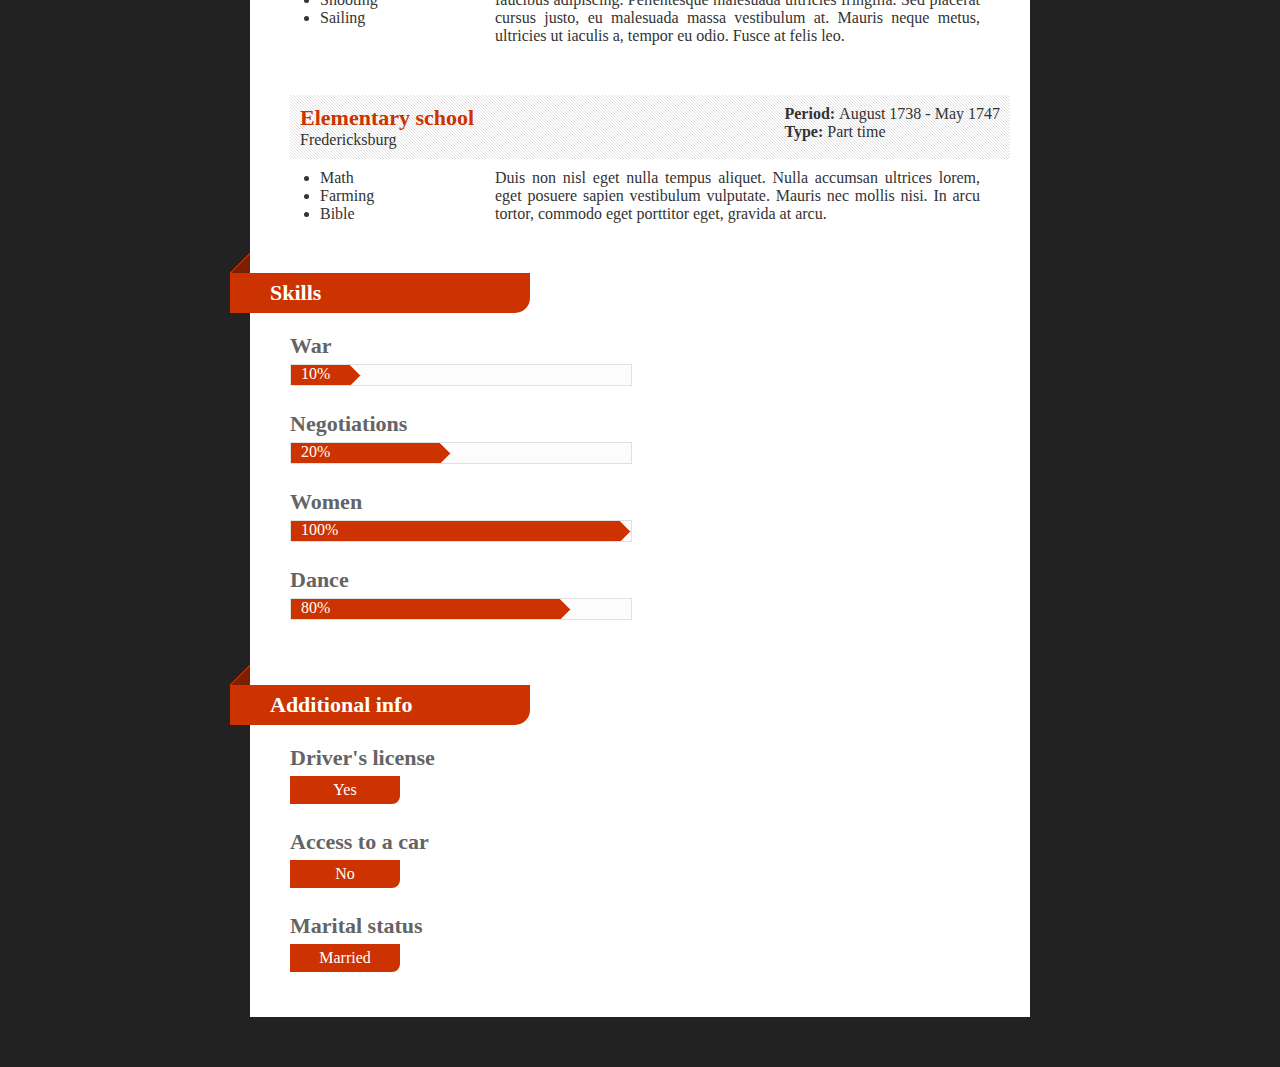
==== commit 7b977c46: "say it" ====
--- a/themes/tobCV/index.html
+++ b/themes/tobCV/index.html
@@ -8,7 +8,7 @@
     <meta name="viewport" content="width=device-width" /> 
 	<!-- Stylesheets =================================================================================-->
 	<!-- =============================================================================================-->
-	<link href="assets/external/tobPlugins/tobtimelineJS/css/style.css" rel="stylesheet" />    
+	<link href="assets/external/tobPlugins/tobTimelineJS/css/style.css" rel="stylesheet" />    
 	<link href="assets/css/styles.css" rel="stylesheet" title="app" /> 
     <link href="assets/css/print-styles.css" rel="stylesheet" type="text/css" media="print"/>
     <link href="assets/external/tobPlugins/tobPopoverJS/css/styles.css" rel="stylesheet" />
@@ -285,9 +285,10 @@
     
         <!-- Scripts ========================================================================================-->
         <script src="assets/external/jQuery/js/jquery-1.8.2.min.js" type="text/javascript"></script>
-        <script src="assets/external/tobPlugins/tobtimelineJS/js/tobtimelineJS.js" type="text/javascript"></script>
+        <script src="assets/external/tobPlugins/tobTimelineJS/js/tobTimelineJS.js" type="text/javascript"></script>
         <script src="assets/external/tobPlugins/tobPopoverJS/js/tobPopoverJS.js" type="text/javascript"></script>
         <script src="assets/external/colorpicker/js/colorpicker.js" type="text/javascript"></script>
         <script src="assets/js/main.js" type="text/javascript"></script>
+        
     </body>
 </html>--- a/themes/tobCV/assets/external/tobPlugins/tobTimelineJS/css/style.css
+++ b/themes/tobCV/assets/external/tobPlugins/tobTimelineJS/css/style.css
@@ -0,0 +1,64 @@
+ .timeline{
+	width: 900px;
+	background-image: url('../img/timelineBg.png');
+	position: fixed;
+	bottom: 20px;
+	left: 50%;
+	margin-left: -470px;	
+	padding: 20px;
+ }
+ 
+ .timeline .startStop{
+	width: 100%;
+	height: 30px;
+	border-left: 3px solid #ffffff;
+	border-right: 3px solid #ffffff;
+ }
+ 
+ .timeline .startStop .line{
+	width: 100%;
+	height: 14px;
+	border-bottom: 3px solid #ffffff;
+	color: #ffffff;
+ }
+ 
+ .timeline .startStop .timeMarker{
+	height: 30px;
+	width: 15px;
+	float: right;
+	margin-right: 0px;
+	position: absolute;
+	top: 20px;
+    right: 17px;
+ }
+ 
+ .timeline .startStop .line .engagementMarker{
+	height: 10px;
+	width: 50px;
+	border-right: 3px solid #ffffff;
+	float: right;		
+ }
+ 
+ .timeline .startStop .line .even{
+	margin-top: 5px;
+ }
+ 
+ .timeline .startStop .line .odd{
+	margin-top: 15px;
+ }
+ 
+ .timeline .startStop .line .engagementMarker a{
+	font-size: 10px;
+	display: block;
+	position: relative;	
+	left: 35px;
+    color: #ffffff;
+ }
+ 
+ .timeline .startStop .line .even a{
+	top: -20px;
+ }
+ 
+ .timeline .startStop .line .odd a{
+	top: 13px;
+ }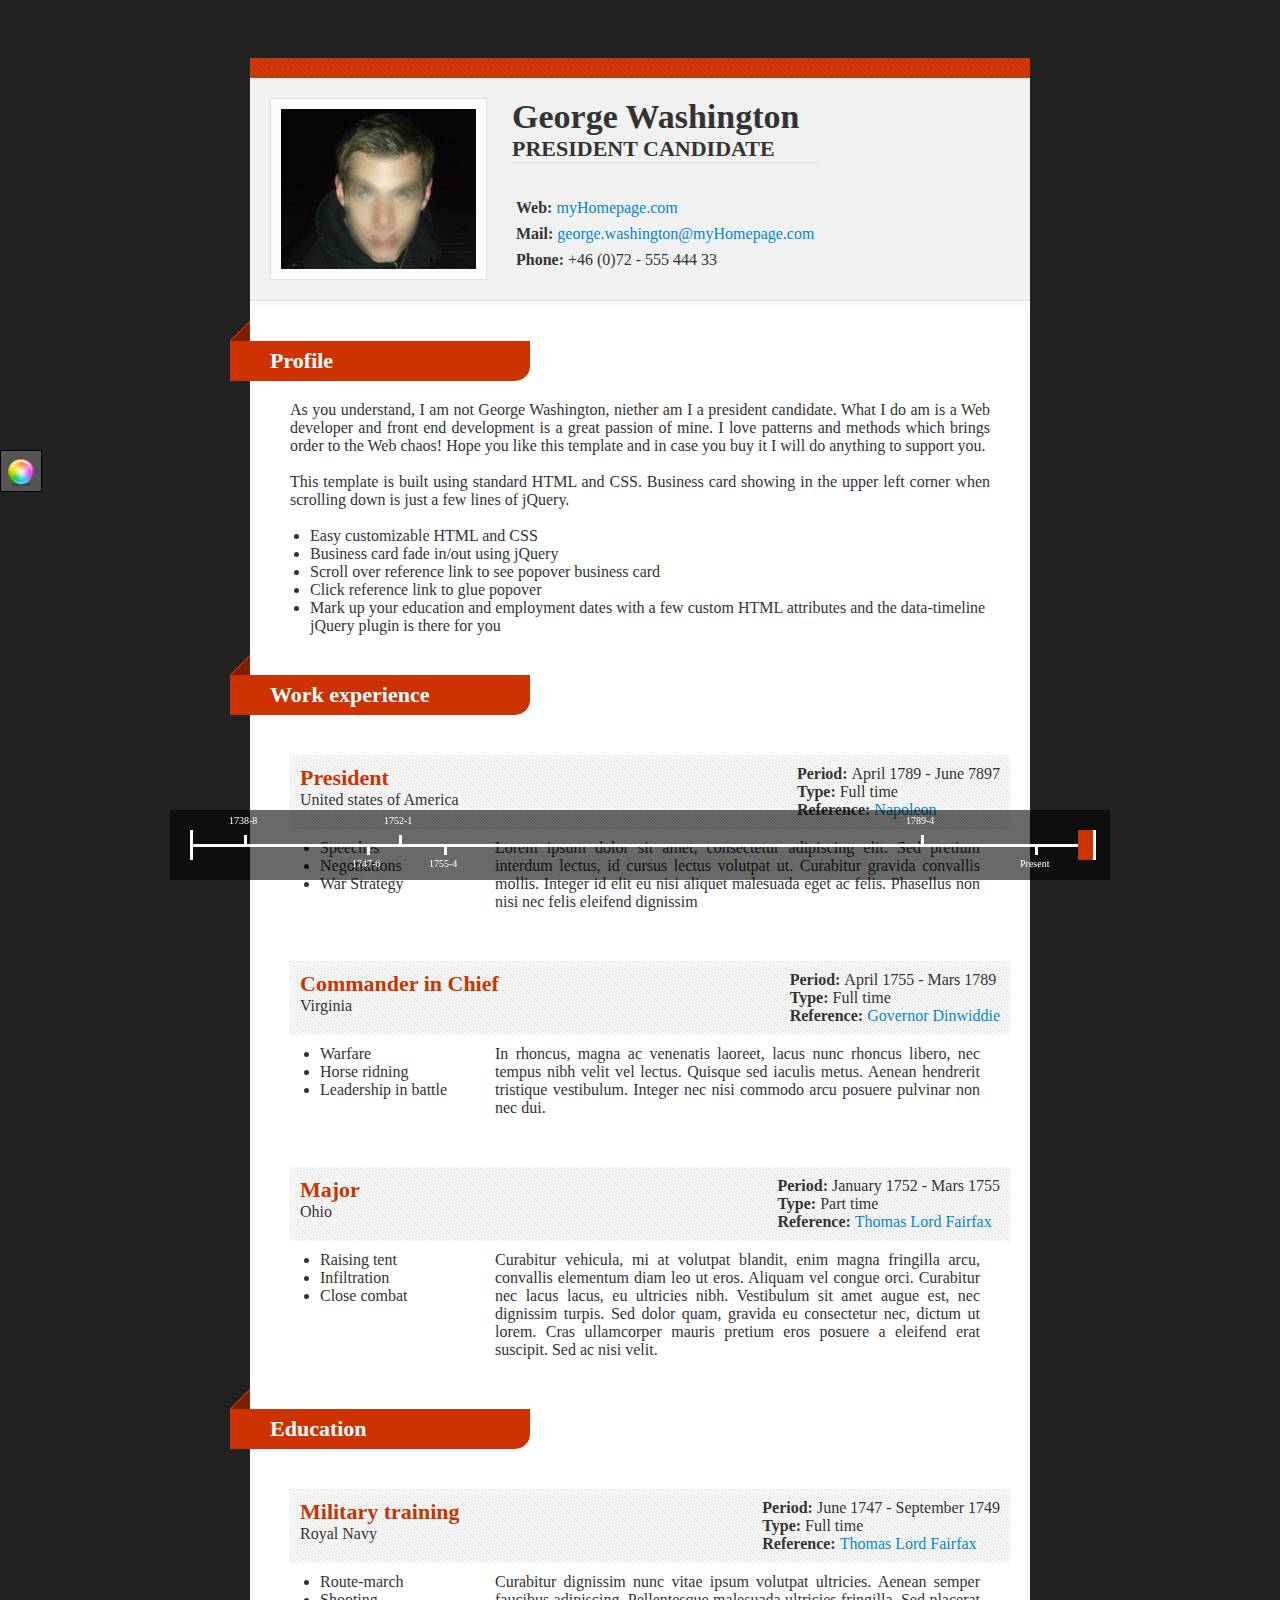
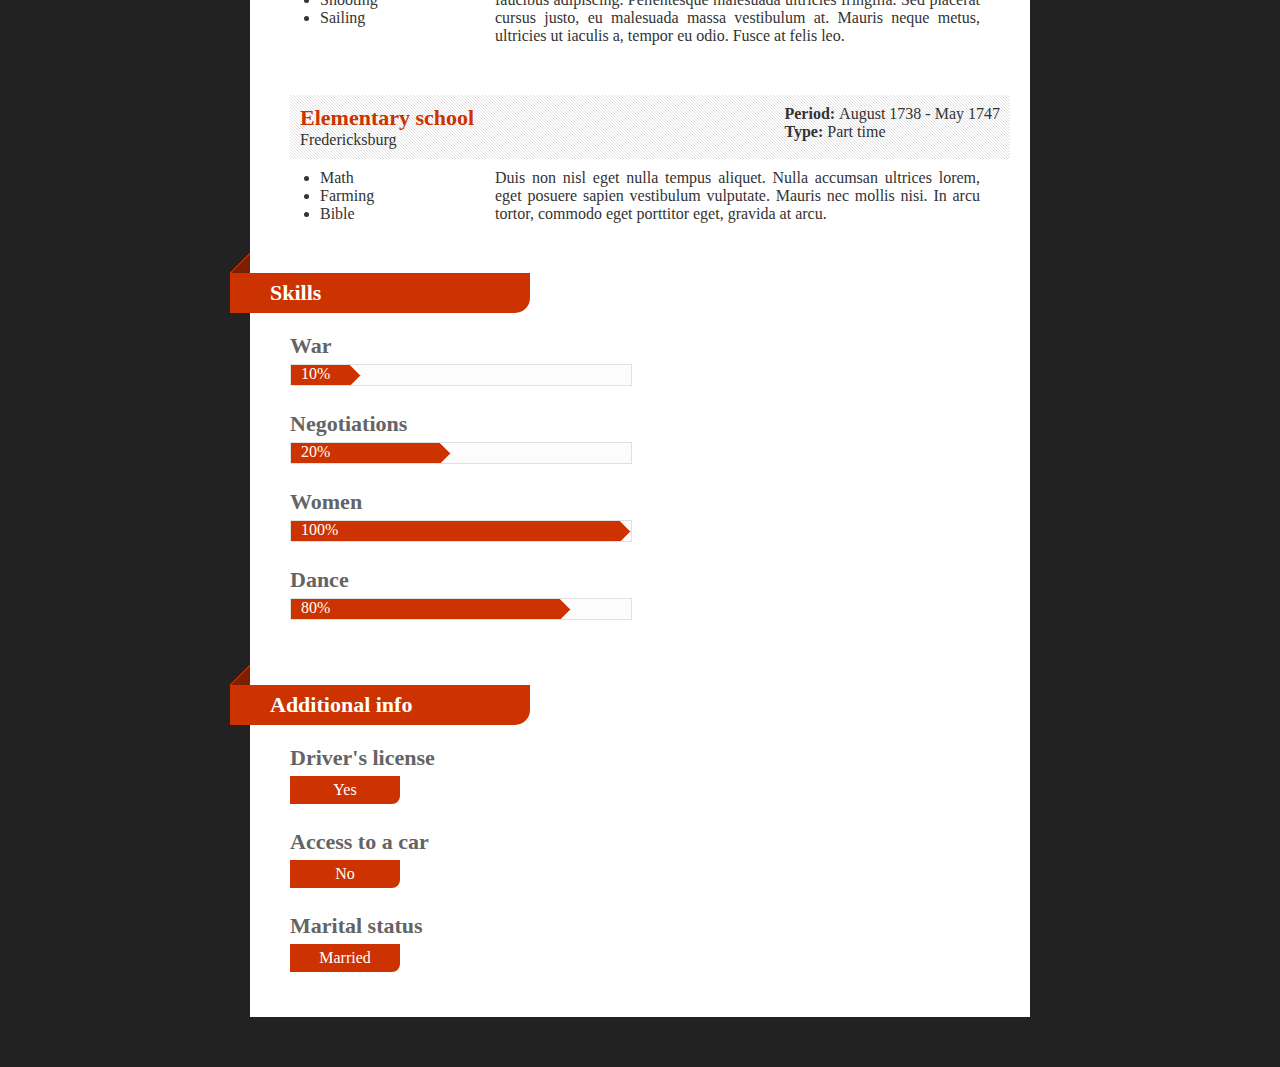
==== commit 90ae2ea5: "added google analytics" ====
--- a/themes/tobCV/index.html
+++ b/themes/tobCV/index.html
@@ -16,6 +16,19 @@
     <!-- Page title ==================================================================================-->
 	<!-- =============================================================================================-->
     <title>George Washington - Curicum Vitale</title>
+    <script type="text/javascript">
+
+        var _gaq = _gaq || [];
+        _gaq.push(['_setAccount', 'UA-36773966-1']);
+        _gaq.push(['_trackPageview']);
+
+        (function () {
+            var ga = document.createElement('script'); ga.type = 'text/javascript'; ga.async = true;
+            ga.src = ('https:' == document.location.protocol ? 'https://ssl' : 'http://www') + '.google-analytics.com/ga.js';
+            var s = document.getElementsByTagName('script')[0]; s.parentNode.insertBefore(ga, s);
+        })();
+
+    </script>
 </head>
 <body>
 
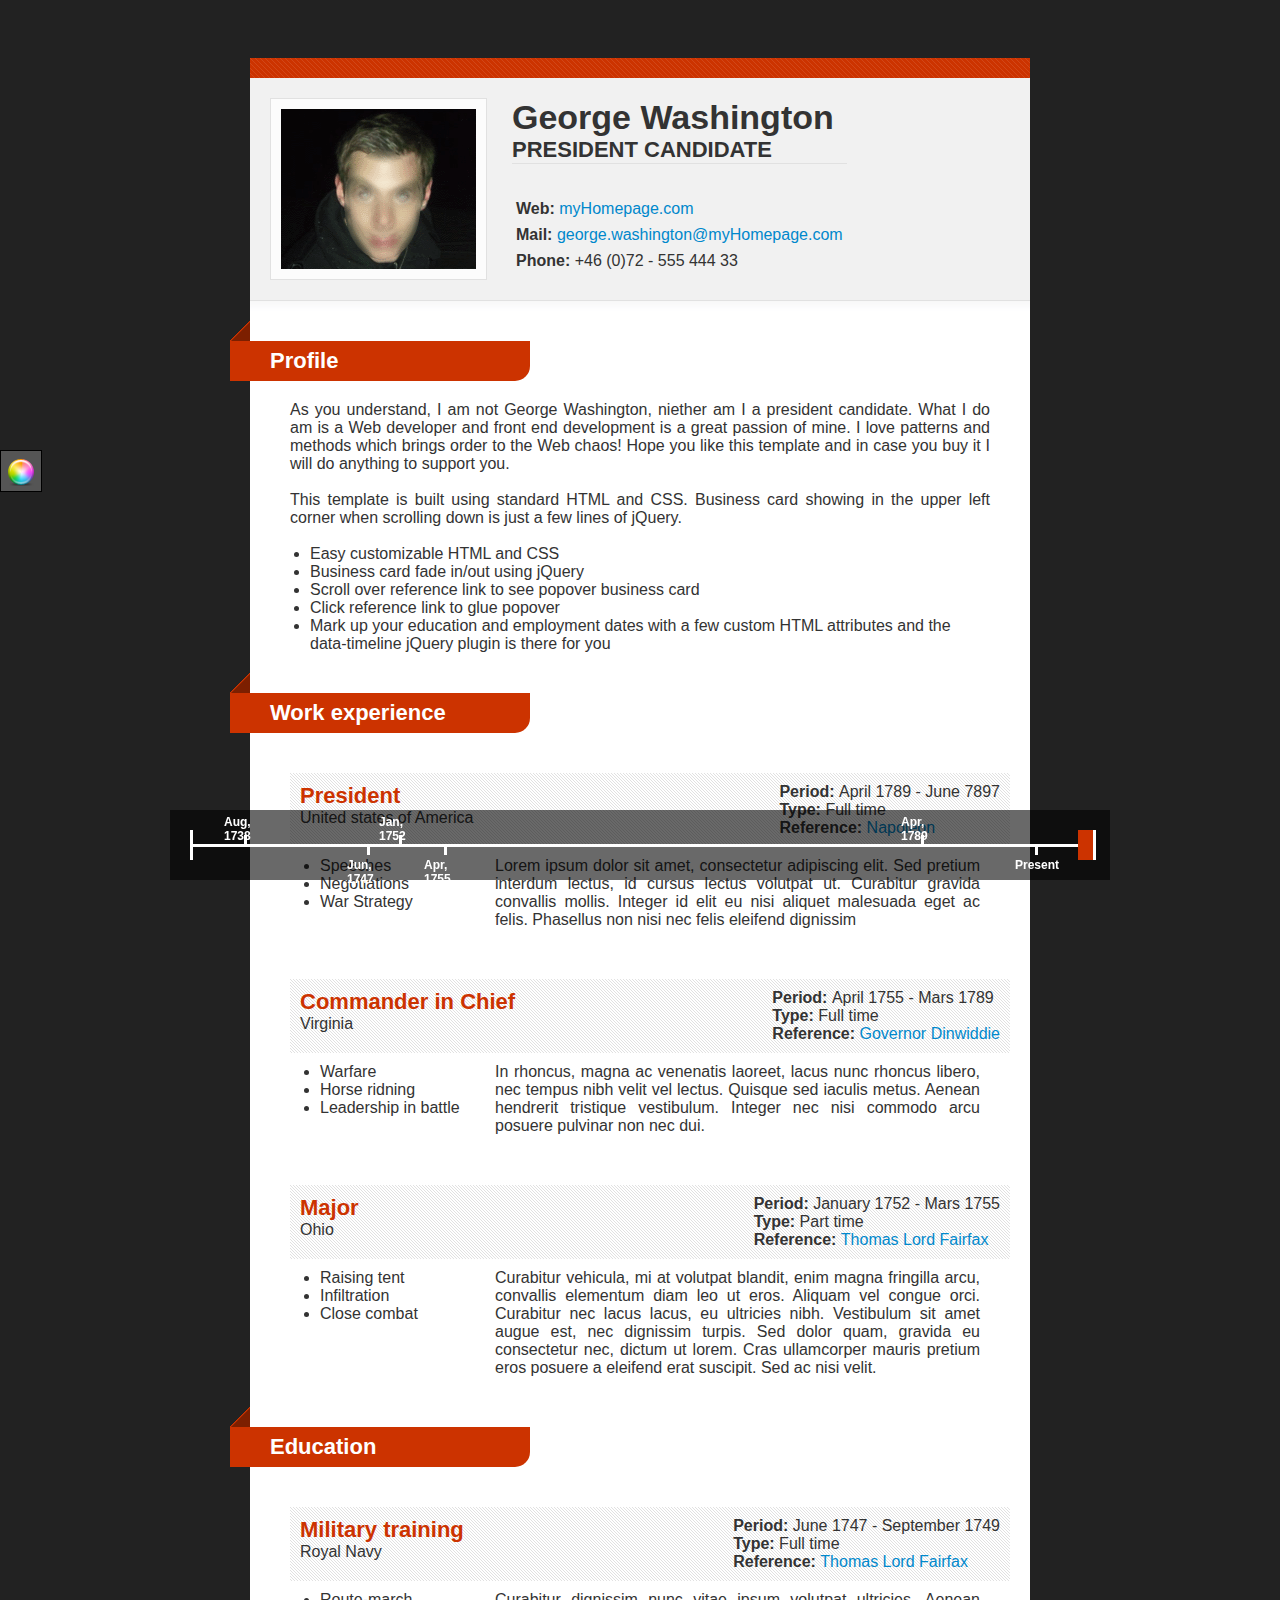
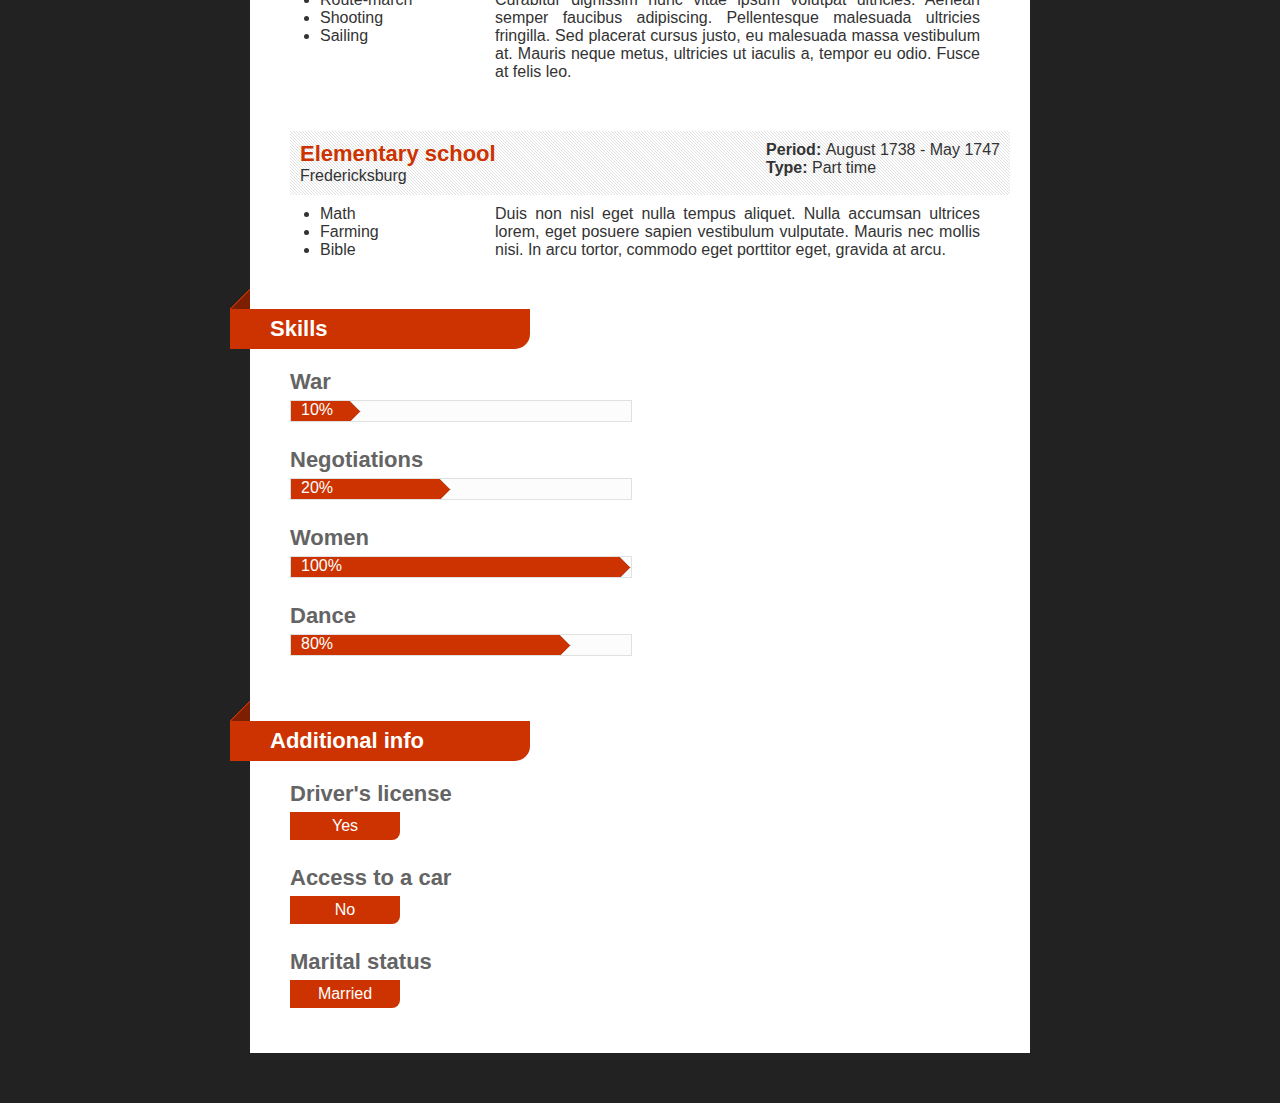
==== commit 498546af: "tobCV adjusted for tablet" ====
--- a/themes/tobCV/index.html
+++ b/themes/tobCV/index.html
@@ -4,8 +4,8 @@
 <head>
     <!-- Meta Data ===================================================================================-->
 	<!-- =============================================================================================-->
-    <meta charset="utf-8" />
-    <meta name="viewport" content="width=device-width" /> 
+    <meta charset="utf-8" />    
+    <meta name="viewport" content="width=device-width, initial-scale=1.0">
 	<!-- Stylesheets =================================================================================-->
 	<!-- =============================================================================================-->
 	<link href="assets/external/tobPlugins/tobTimelineJS/css/style.css" rel="stylesheet" />    
@@ -31,7 +31,8 @@
     </script>
 </head>
 <body>
-
+        
+        
         <!--Container for all content-->
         <div class="container">
 
@@ -94,7 +95,7 @@
 
                         <!--Item for work experience and education-->
                         <!--Add data-timeline attributes if you want to use the data-timeline-->
-                        <div class="sectionItem" data-timeline="Work2" data-timeline-start-date="1789;4"  data-timeline-end-date="1797;6">
+                        <div class="sectionItem" data-timeline="President, United states of America" data-timeline-start-date="1789;4"  data-timeline-end-date="1797;6">
                             <div class="itemHeader clearfix">
                                 <div class="itemTitle">
 <!--Title-->                        <h2 class="appFontColor">President</h2>
@@ -121,7 +122,7 @@
                         </div>
 
                         <!--Another work experience item, just append more like this to fullfill your resumé-->
-                        <div class="sectionItem"  data-timeline="Work1" data-timeline-start-date="1755;4" data-timeline-end-date="1789;3">
+                        <div class="sectionItem"  data-timeline="Commander in Chief, Virginia" data-timeline-start-date="1755;4" data-timeline-end-date="1789;3">
                             <div class="itemHeader clearfix">
                                 <div class="itemTitle">
                                     <h2 class="appFontColor">Commander in Chief</h2>
@@ -144,7 +145,7 @@
                                 </div>
                             </div>
                         </div>
-                        <div class="sectionItem"  data-timeline="Commander-in-chief" data-timeline-start-date="1752;1" data-timeline-end-date="1755;3">
+                        <div class="sectionItem"  data-timeline="Major, Ohio" data-timeline-start-date="1752;1" data-timeline-end-date="1755;3">
                             <div class="itemHeader clearfix">
                                 <div class="itemTitle">
                                     <h2 class="appFontColor">Major</h2>
@@ -175,7 +176,7 @@
                 <div class="section">
                     <div class="sectionHeader appBgColor"><h2>Education</h2></div>
                     <div class="sectionBody">
-                        <div class="sectionItem"  data-timeline="Education2" data-timeline-start-date="1747;6" data-timeline-end-date="1749;9">
+                        <div class="sectionItem"  data-timeline="Military training, Royal Navy" data-timeline-start-date="1747;6" data-timeline-end-date="1749;9">
                             <div class="itemHeader clearfix">
                                 <div class="itemTitle">
                                     <h2 class="appFontColor">Military training</h2>
@@ -198,7 +199,7 @@
                                 </div>
                             </div>
                         </div>
-                        <div class="sectionItem" data-timeline="Education1" data-timeline-start-date="1738;8" data-timeline-end-date="1747;5">
+                        <div class="sectionItem" data-timeline="Elementary School, Fredricksburg" data-timeline-start-date="1738;8" data-timeline-end-date="1747;5">
                             <div class="itemHeader clearfix">
                                 <div class="itemTitle">
                                     <h2 class="appFontColor">Elementary school</h2>
@@ -276,7 +277,7 @@
         
                         <!--The business card. Add the same info here as in the header -->
                         <!--This is optional, but if you remove it, also remove it in Main.js. See documentation for further info-->
-                        <div class=" no-print">
+                        <div class="no-print">
                             <div class="businessCard appBorderColor no-print" id="businessCard">
 <!--Name-->     		        <h2>George Washington</h2>
 <!--Title-->    		        <h3>PRESIDENT CANDIDATE</h3>
@@ -289,11 +290,11 @@
 				
 		                <!--Markup for the data-timeline. If you change this, them data-timeline plugin might stop working-->
                         <!--This is optional, but if you remove it, also remove it in Main.js. See documentation for further info-->
-				        <div class="timeline"><div class="startStop"><div class="line"></div><div class="timeMarker appBgColor"></div></div></div>
+				        <div class="timeline only-desktop"><div class="startStop"><div class="line"></div><div class="timeMarker appBgColor"></div></div></div>
                         
                         <!--This should not be here in production envoirement-->
                         <!--This is for test purpose to allow you to change application color in the browser-->
-                        <div class="colorPicker" title="Change application color"></div>
+                        <div class="colorPicker only-desktop" title="Change application color"></div>
 				
     
         <!-- Scripts ========================================================================================-->
--- a/themes/tobCV/assets/external/tobPlugins/tobTimelineJS/css/style.css
+++ b/themes/tobCV/assets/external/tobPlugins/tobTimelineJS/css/style.css
@@ -48,10 +48,11 @@
  }
  
  .timeline .startStop .line .engagementMarker a{
-	font-size: 10px;
+	font-size: 12px;
+    font-weight: bold;
 	display: block;
 	position: relative;	
-	left: 35px;
+	left: 30px;
     color: #ffffff;
  }
  
--- a/themes/tobCV/assets/css/styles.css
+++ b/themes/tobCV/assets/css/styles.css
@@ -3,9 +3,9 @@
 body{
 	padding-top: 50px;
     background-color: #222;
-    font-family: Calibri;
+    font-family: Calibri, Arial, sans-serif, Helvetica;
     color: #333;
-    letter-spacing: 0px;
+    letter-spacing: 0px; 
 }
 
 div, ul, p, h1, h2, img {
@@ -43,6 +43,12 @@
 a:hover {
   color: #005580;
   text-decoration: underline;
+}
+
+@media (max-width: 1024px) {
+    .only-desktop {
+        display: none;
+    }
 }
 
 .appBgColor {
@@ -162,7 +168,7 @@
 /* Item header, top info */
 .itemHeader {
     width: 100%;
-    background-image: url('../img/whiteStripes.png');
+    background-image: url('../img/darkStripes.png');
     padding: 10px;
 }
 
